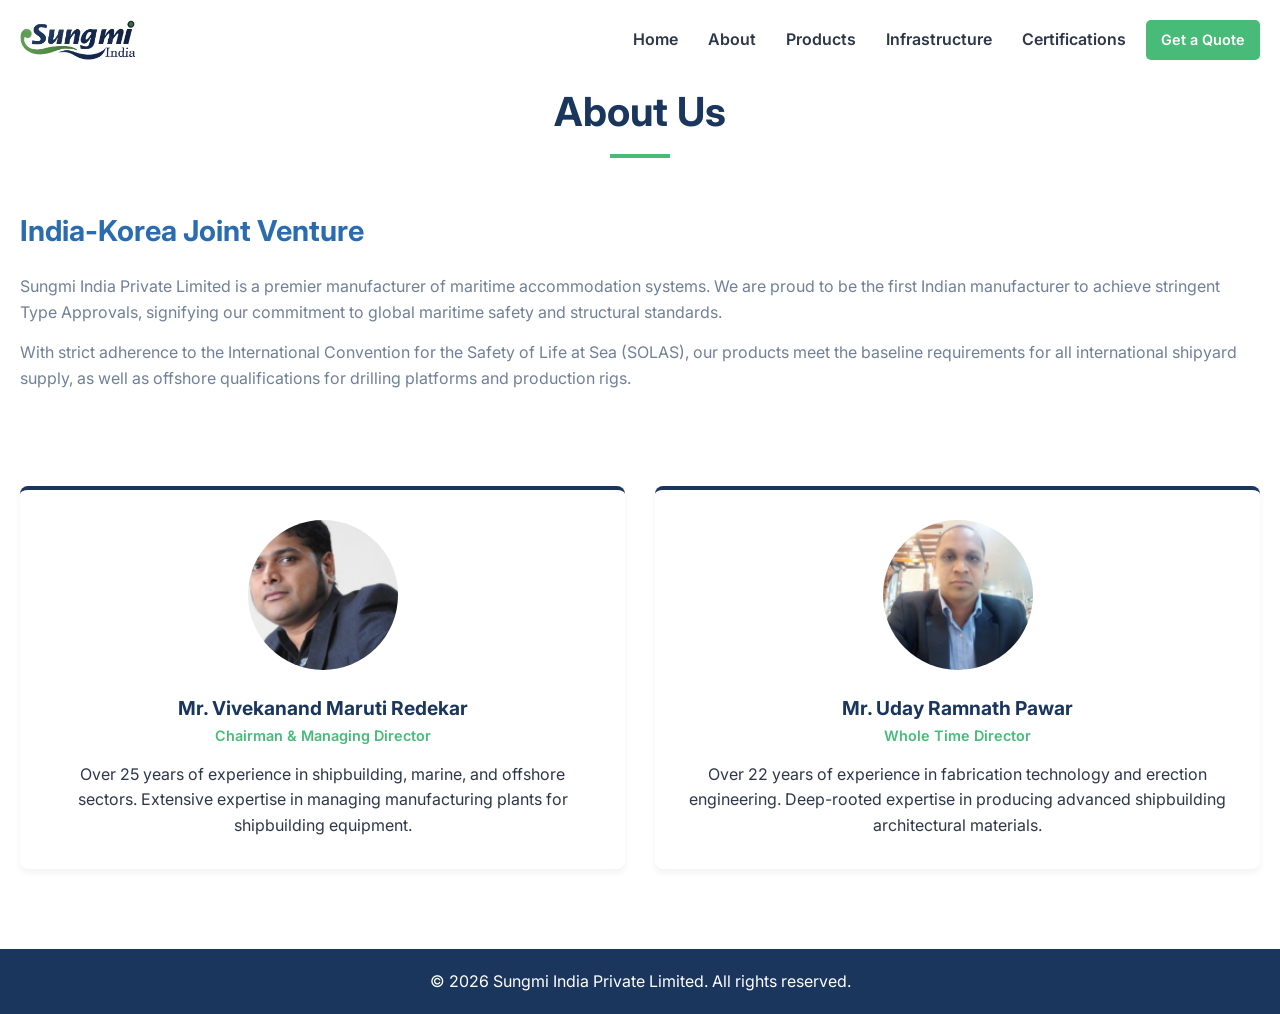
==== about.html @ f87c8011 "everthing added" ====
<!DOCTYPE html>

<html lang="en">
<head>
<meta charset="utf-8"/>
<meta content="width=device-width, initial-scale=1.0" name="viewport"/>
<title>Sungmi India - Marine &amp; Naval Accommodation Systems</title>
<link href="style.css" rel="stylesheet"/>
<link href="https://fonts.googleapis.com/css2?family=Inter:wght@300;400;600;700&amp;display=swap" rel="stylesheet"/>
</head>
<body>
<header id="navbar">
<div class="container header-container">
<div class="logo">
<a href="index.html" style="display: flex; align-items: center; gap: 10px;">
<img alt="Sungmi Logo" height="40" src="assets/images/Logo.png"/>
</a>
</div>
<nav style="display: flex; align-items: center; gap: 20px;">
<ul class="nav-links">
<li><a href="index.html">Home</a></li>
<li><a href="about.html">About</a></li>
<li><a href="products.html">Products</a></li>
<li><a href="infrastructure.html">Infrastructure</a></li>
<li><a href="certifications.html">Certifications</a></li>

</ul>
<a class="btn" href="contact.html" style="padding: 8px 15px; font-size: 0.9rem;">Get a Quote</a><div class="hamburger">
<span class="bar"></span>
<span class="bar"></span>
<span class="bar"></span>
</div>
</nav>
</div>
</header>
<section class="about section" id="about">
<div class="container">
<h2 class="section-title">About Us</h2>
<div class="about-content">
<div class="about-text">
<h3>India-Korea Joint Venture</h3>
<p>Sungmi India Private Limited is a premier manufacturer of maritime accommodation systems. We are proud to be the first Indian manufacturer to achieve stringent Type Approvals, signifying our commitment to global maritime safety and structural standards.</p>
<p>With strict adherence to the International Convention for the Safety of Life at Sea (SOLAS), our products meet the baseline requirements for all international shipyard supply, as well as offshore qualifications for drilling platforms and production rigs.</p>
</div>
<div class="management-grid">
<div class="management-card">
<img src="assets/images/vivekanand_maruti_redekar.png" alt="Mr. Vivekanand Maruti Redekar" style="width: 150px; height: 150px; border-radius: 50%; object-fit: cover; margin-bottom: 15px;">
<h4>Mr. Vivekanand Maruti Redekar</h4>
<p class="role">Chairman &amp; Managing Director</p>
<p>Over 25 years of experience in shipbuilding, marine, and offshore sectors. Extensive expertise in managing manufacturing plants for shipbuilding equipment.</p>
</div>
<div class="management-card">
<img src="assets/images/uday_Ramnath_Pawar.png" alt="Mr. Uday Ramnath Pawar" style="width: 150px; height: 150px; border-radius: 50%; object-fit: cover; margin-bottom: 15px;">
<h4>Mr. Uday Ramnath Pawar</h4>
<p class="role">Whole Time Director</p>
<p>Over 22 years of experience in fabrication technology and erection engineering. Deep-rooted expertise in producing advanced shipbuilding architectural materials.</p>
</div>
</div>
</div>
</div>
</section>
<footer>
<div class="container">
<p>© 2026 Sungmi India Private Limited. All rights reserved.</p>
</div>
</footer>
<script src="script.js"></script>
</body>
</html>
---- style.css ----
:root {
    --primary-color: #1a365d;
    --secondary-color: #2b6cb0;
    --accent-color: #48bb78;
    --text-dark: #2d3748;
    --text-light: #718096;
    --bg-light: #f7fafc;
    --white: #ffffff;
    --transition: all 0.3s ease;
}

* {
    margin: 0;
    padding: 0;
    box-sizing: border-box;
}

html {
    scroll-behavior: smooth;
}

body {
    font-family: 'Inter', sans-serif;
    color: var(--text-dark);
    line-height: 1.6;
    display: flex;
    flex-direction: column;
    min-height: 100vh;
}

a {
    text-decoration: none;
    color: inherit;
}

ul {
    list-style: none;
}

.container {
    max-width:  1440px;
    margin: 0 auto;
    padding: 0 20px;
}

.section {
    padding: 80px 0;
}

.section-title {
    text-align: center;
    font-size: 2.5rem;
    color: var(--primary-color);
    margin-bottom: 50px;
    position: relative;
}

.section-title::after {
    content: '';
    display: block;
    width: 60px;
    height: 4px;
    background-color: var(--accent-color);
    margin: 10px auto 0;
}

.bg-light {
    background-color: var(--bg-light);
}

.btn {
    display: inline-block;
    background-color: var(--accent-color);
    color: var(--white);
    padding: 12px 30px;
    border-radius: 5px;
    font-weight: 600;
    transition: var(--transition);
    border: none;
    cursor: pointer;
}

.btn:hover {
    background-color: #38a169;
}

/* Header & Nav */
header {
    background-color: var(--white);
    box-shadow: 0 2px 10px rgba(0,0,0,0.1);
    position: fixed;
    width: 100%;
    top: 0;
    z-index: 1000;
}

.header-container {
    display: flex;
    justify-content: space-between;
    align-items: center;
    height: 80px;
}

.logo h1 {
    font-size: 1.8rem;
    color: var(--primary-color);
}

.logo span {
    color: var(--accent-color);
}

.nav-links {
    display: flex;
    gap: 30px;
}

.nav-links li a {
    font-weight: 600;
    color: var(--text-dark);
    transition: var(--transition);
}

.nav-links li a:hover {
    color: var(--accent-color);
}

.hamburger {
    display: none;
    cursor: pointer;
}

.bar {
    display: block;
    width: 25px;
    height: 3px;
    margin: 5px auto;
    transition: var(--transition);
    background-color: var(--primary-color);
}

/* Hero Section */
.hero {
    height: 100vh;
    background: linear-gradient(rgba(26, 54, 93, 0.8), rgba(26, 54, 93, 0.8)), url('assets/images/Cargo_ship.png') center/cover;
    display: flex;
    align-items: center;
    text-align: center;
    color: var(--white);
    padding-top: 80px; /* Offset for fixed nav */
}

.hero-content {
    max-width: 800px;
    margin: 0 auto;
    padding: 0 20px;
}

.hero h2 {
    font-size: 3.5rem;
    margin-bottom: 20px;
}

.hero p {
    font-size: 1.2rem;
    margin-bottom: 30px;
    font-weight: 300;
}

/* About */
.about-content {
    display: grid;
    grid-template-columns: 1fr;
    gap: 40px;
}

.about-text h3 {
    color: var(--secondary-color);
    margin-bottom: 20px;
    font-size: 1.8rem;
}

.about-text p {
    margin-bottom: 15px;
    color: var(--text-light);
}

.management-grid {
    display: grid;
    grid-template-columns: repeat(auto-fit, minmax(300px, 1fr));
    gap: 30px;
    margin-top: 40px;
}

.management-card {
    background: var(--white);
    padding: 30px; text-align: center;
    border-radius: 8px;
    box-shadow: 0 4px 6px rgba(0,0,0,0.05);
    border-top: 4px solid var(--primary-color);
}

.management-card h4 {
    font-size: 1.2rem;
    color: var(--primary-color);
}

.role {
    color: var(--accent-color);
    font-weight: 600;
    margin-bottom: 15px;
    font-size: 0.9rem;
}

/* Products */
.product-grid {
    display: grid;
    grid-template-columns: repeat(auto-fit, minmax(300px, 1fr));
    gap: 30px;
}

.product-card {
    background: var(--white);
    border-radius: 8px;
    overflow: hidden;
    box-shadow: 0 4px 6px rgba(0,0,0,0.05);
    transition: var(--transition);
}

.product-card:hover {
    transform: translateY(-5px);
    box-shadow: 0 10px 15px rgba(0,0,0,0.1);
}

.product-card img {
    width: 100%;
    height: 200px;
    object-fit: cover;
    display: block;
}

.product-info {
    padding: 25px;
}

.product-info h3 {
    color: var(--primary-color);
    margin-bottom: 10px;
}

.badge {
    display: inline-block;
    background-color: var(--accent-color);
    color: white;
    padding: 4px 10px;
    border-radius: 12px;
    font-size: 0.8rem;
    font-weight: 600;
    margin-bottom: 15px;
}

.product-info ul {
    list-style: disc;
    padding-left: 20px;
    color: var(--text-light);
    font-size: 0.95rem;
}

.product-info li {
    margin-bottom: 8px;
}

/* Infrastructure */
.infra-content {
    display: grid;
    grid-template-columns: 1fr 1fr;
    gap: 50px;
}

.infra-text h3, .clients h3 {
    color: var(--secondary-color);
    margin-bottom: 20px;
    font-size: 1.5rem;
}

.check-list {
    margin-top: 20px;
}

.check-list li {
    position: relative;
    padding-left: 30px;
    margin-bottom: 12px;
    color: var(--text-light);
}

.check-list li::before {
    content: '✓';
    position: absolute;
    left: 0;
    color: var(--accent-color);
    font-weight: bold;
}

.client-grid {
    display: flex;
    flex-wrap: wrap;
    gap: 10px;
}

.client-grid span {
    background: var(--bg-light);
    padding: 8px 15px;
    border-radius: 20px;
    font-size: 0.9rem;
    color: var(--primary-color);
    border: 1px solid #e2e8f0;
}

/* Contact */
.contact-wrapper {
    display: grid;
    grid-template-columns: 1fr 1fr;
    gap: 50px;
    background: var(--white);
    padding: 40px;
    border-radius: 8px;
    box-shadow: 0 4px 6px rgba(0,0,0,0.05);
}

.contact-info h3 {
    color: var(--primary-color);
    margin-bottom: 20px;
}

.contact-info p {
    color: var(--text-light);
    margin-bottom: 10px;
}

.contact-info a {
    color: var(--secondary-color);
}

.form-group {
    margin-bottom: 20px;
}

.form-group input, .form-group textarea {
    width: 100%;
    padding: 12px;
    border: 1px solid #e2e8f0;
    border-radius: 5px;
    font-family: inherit;
}

.form-group input:focus, .form-group textarea:focus {
    outline: none;
    border-color: var(--secondary-color);
}

/* Footer */
footer {
    background: var(--primary-color);
    color: var(--white);
    text-align: center;
    padding: 20px 0;
    margin-top: auto;
}

/* Responsive */
@media (max-width: 768px) {
    .hamburger {
        display: block;
    }

    .nav-links {
        position: fixed;
        left: -100%;
        top: 80px;
        flex-direction: column;
        background-color: var(--white);
        width: 100%;
        text-align: center;
        transition: 0.3s;
        box-shadow: 0 10px 10px rgba(0,0,0,0.1);
        padding: 20px 0;
    }

    .nav-links.active {
        left: 0;
    }

    .nav-links li {
        margin: 15px 0;
    }

    .hero h2 {
        font-size: 2.5rem;
    }

    .infra-content, .contact-wrapper {
        grid-template-columns: 1fr;
    }
}
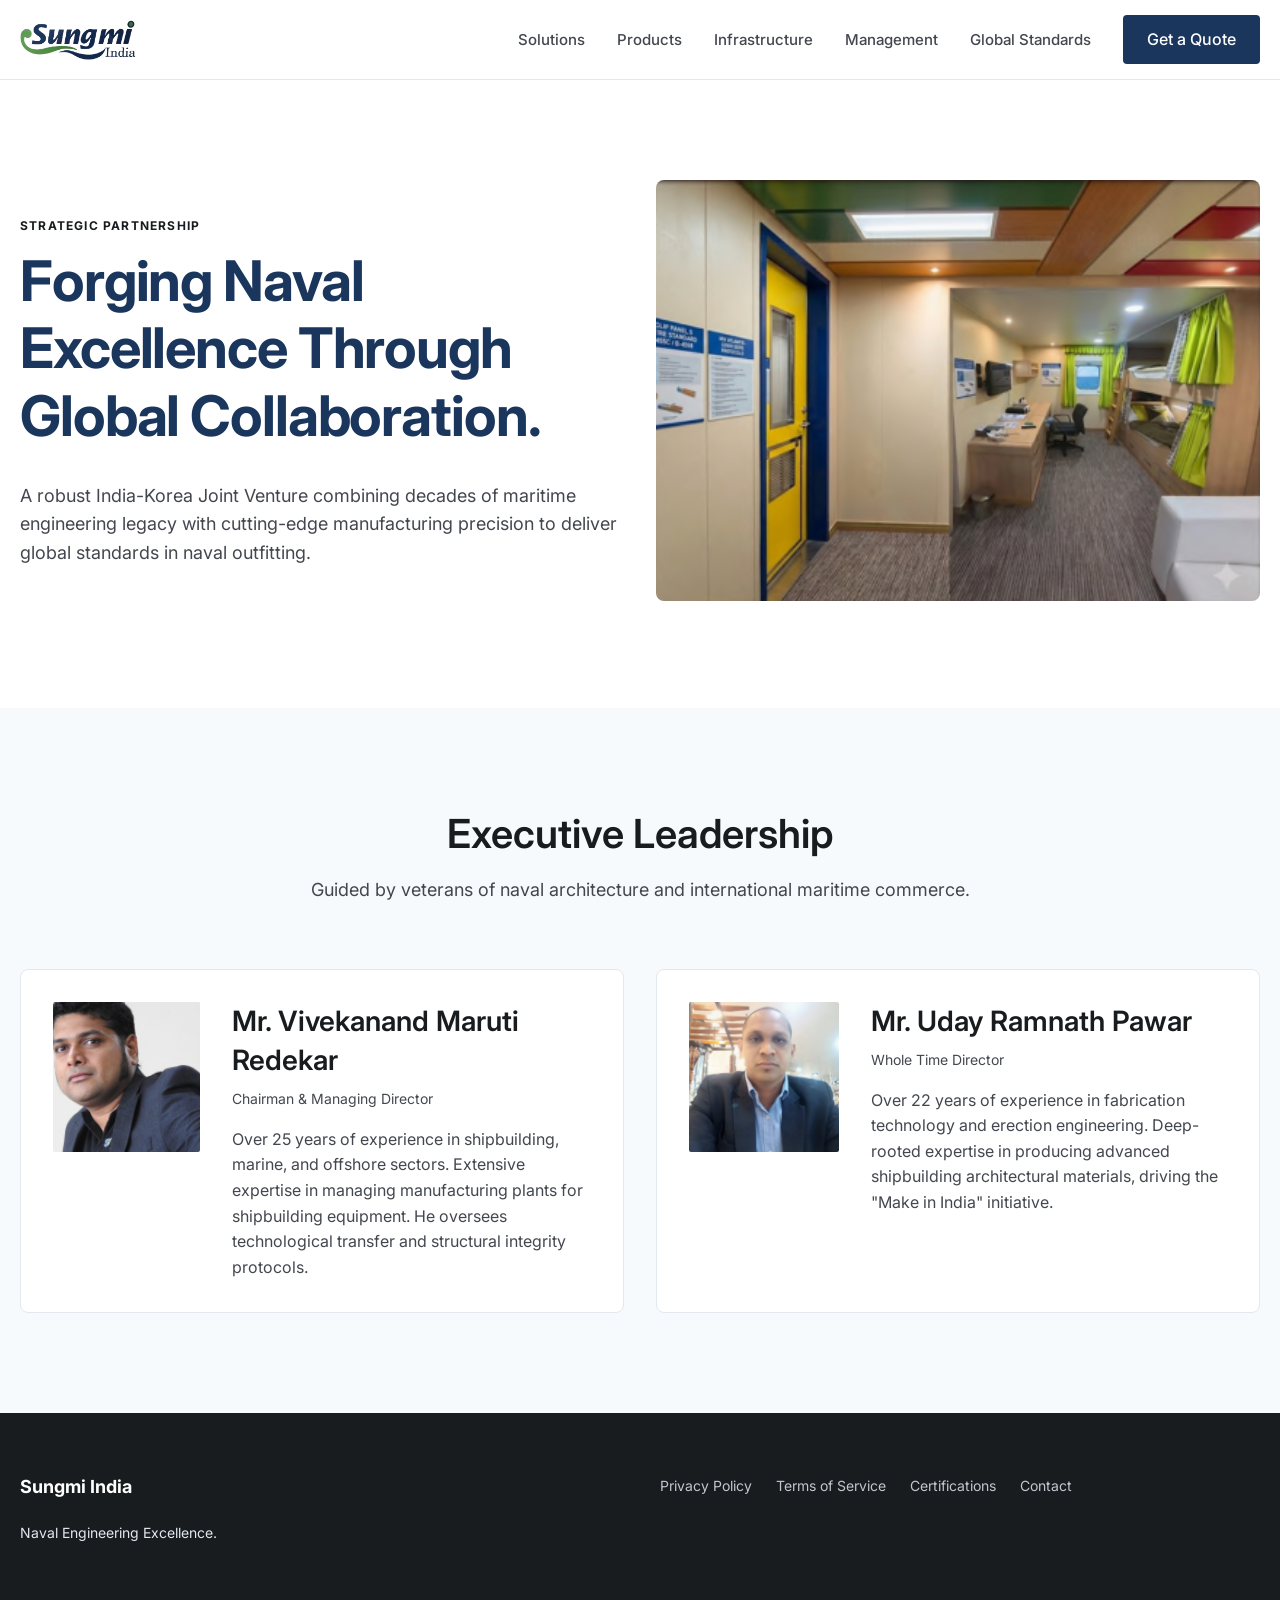
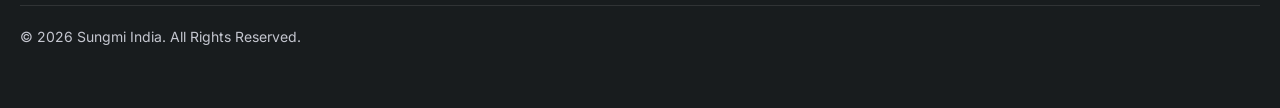
==== commit cb9b77e0: "Redesigned the website" ====
--- a/about.html
+++ b/about.html
@@ -1,69 +1,102 @@
 <!DOCTYPE html>
-
 <html lang="en">
 <head>
-<meta charset="utf-8"/>
-<meta content="width=device-width, initial-scale=1.0" name="viewport"/>
-<title>Sungmi India - Marine &amp; Naval Accommodation Systems</title>
-<link href="style.css" rel="stylesheet"/>
-<link href="https://fonts.googleapis.com/css2?family=Inter:wght@300;400;600;700&amp;display=swap" rel="stylesheet"/>
+    <meta charset="UTF-8">
+    <meta name="viewport" content="width=device-width, initial-scale=1.0">
+    <title>About - Sungmi India</title>
+    <link rel="stylesheet" href="style.css">
+    <link href="https://fonts.googleapis.com/css2?family=Inter:wght@400;500;600;700&display=swap" rel="stylesheet">
 </head>
 <body>
-<header id="navbar">
-<div class="container header-container">
-<div class="logo">
-<a href="index.html" style="display: flex; align-items: center; gap: 10px;">
-<img alt="Sungmi Logo" height="40" src="assets/images/Logo.png"/>
-</a>
-</div>
-<nav style="display: flex; align-items: center; gap: 20px;">
-<ul class="nav-links">
-<li><a href="index.html">Home</a></li>
-<li><a href="about.html">About</a></li>
-<li><a href="products.html">Products</a></li>
-<li><a href="infrastructure.html">Infrastructure</a></li>
-<li><a href="certifications.html">Certifications</a></li>
+    <header>
+        <div class="container header-container">
+            <div class="logo">
+                <a href="index.html">
+                    <img src="assets/images/Logo.png" alt="Sungmi Logo">
+                </a>
+            </div>
+            <nav>
+                <ul class="nav-links">
+                    <li><a href="about.html">Solutions</a></li>
+                    <li><a href="products.html">Products</a></li>
+                    <li><a href="infrastructure.html">Infrastructure</a></li>
+                    <li><a href="about.html">Management</a></li>
+                    <li><a href="certifications.html">Global Standards</a></li>
+                </ul>
+                <a href="contact.html" class="btn">Get a Quote</a>
+            </nav>
+        </div>
+    </header>
 
-</ul>
-<a class="btn" href="contact.html" style="padding: 8px 15px; font-size: 0.9rem;">Get a Quote</a><div class="hamburger">
-<span class="bar"></span>
-<span class="bar"></span>
-<span class="bar"></span>
-</div>
-</nav>
-</div>
-</header>
-<section class="about section" id="about">
-<div class="container">
-<h2 class="section-title">About Us</h2>
-<div class="about-content">
-<div class="about-text">
-<h3>India-Korea Joint Venture</h3>
-<p>Sungmi India Private Limited is a premier manufacturer of maritime accommodation systems. We are proud to be the first Indian manufacturer to achieve stringent Type Approvals, signifying our commitment to global maritime safety and structural standards.</p>
-<p>With strict adherence to the International Convention for the Safety of Life at Sea (SOLAS), our products meet the baseline requirements for all international shipyard supply, as well as offshore qualifications for drilling platforms and production rigs.</p>
-</div>
-<div class="management-grid">
-<div class="management-card">
-<img src="assets/images/vivekanand_maruti_redekar.png" alt="Mr. Vivekanand Maruti Redekar" style="width: 150px; height: 150px; border-radius: 50%; object-fit: cover; margin-bottom: 15px;">
-<h4>Mr. Vivekanand Maruti Redekar</h4>
-<p class="role">Chairman &amp; Managing Director</p>
-<p>Over 25 years of experience in shipbuilding, marine, and offshore sectors. Extensive expertise in managing manufacturing plants for shipbuilding equipment.</p>
-</div>
-<div class="management-card">
-<img src="assets/images/uday_Ramnath_Pawar.png" alt="Mr. Uday Ramnath Pawar" style="width: 150px; height: 150px; border-radius: 50%; object-fit: cover; margin-bottom: 15px;">
-<h4>Mr. Uday Ramnath Pawar</h4>
-<p class="role">Whole Time Director</p>
-<p>Over 22 years of experience in fabrication technology and erection engineering. Deep-rooted expertise in producing advanced shipbuilding architectural materials.</p>
-</div>
-</div>
-</div>
-</div>
-</section>
-<footer>
-<div class="container">
-<p>© 2026 Sungmi India Private Limited. All rights reserved.</p>
-</div>
-</footer>
-<script src="script.js"></script>
+    <main>
+        <section class="section" style="background: var(--surface-white);">
+            <div class="container">
+                <div class="grid-2" style="align-items: center;">
+                    <div>
+                        <span class="label-caps mb-16" style="color: var(--text-muted); display: block;">STRATEGIC PARTNERSHIP</span>
+                        <h1 class="h-xl mb-32" style="color: var(--primary-container);">Forging Naval Excellence Through Global Collaboration.</h1>
+                        <p class="b-lg text-muted">A robust India-Korea Joint Venture combining decades of maritime engineering legacy with cutting-edge manufacturing precision to deliver global standards in naval outfitting.</p>
+                    </div>
+                    <div>
+                        <img src="assets/images/glimps.png" alt="Facility Glimpse" style="width: 100%; border-radius: var(--radius-lg); object-fit: cover;">
+                    </div>
+                </div>
+            </div>
+        </section>
+
+        <section class="section">
+            <div class="container">
+                <div class="text-center mb-64">
+                    <h2 class="h-lg mb-16">Executive Leadership</h2>
+                    <p class="b-lg text-muted">Guided by veterans of naval architecture and international maritime commerce.</p>
+                </div>
+                
+                <div class="grid-2">
+                    <div class="card">
+                        <div style="display: flex; gap: 32px; align-items: flex-start;">
+                            <img src="assets/images/vivekanand_maruti_redekar.png" alt="Mr. Vivekanand Maruti Redekar" style="width: 150px; height: 150px; border-radius: var(--radius-sm); object-fit: cover; background: #e0e3e5;">
+                            <div>
+                                <h3 class="h-md mb-8">Mr. Vivekanand Maruti Redekar</h3>
+                                <p class="text-muted mb-16" style="font-size: 14px;">Chairman & Managing Director</p>
+                                <p class="text-muted">Over 25 years of experience in shipbuilding, marine, and offshore sectors. Extensive expertise in managing manufacturing plants for shipbuilding equipment. He oversees technological transfer and structural integrity protocols.</p>
+                            </div>
+                        </div>
+                    </div>
+                    <div class="card">
+                        <div style="display: flex; gap: 32px; align-items: flex-start;">
+                            <img src="assets/images/uday_Ramnath_Pawar.png" alt="Mr. Uday Ramnath Pawar" style="width: 150px; height: 150px; border-radius: var(--radius-sm); object-fit: cover; background: #e0e3e5;">
+                            <div>
+                                <h3 class="h-md mb-8">Mr. Uday Ramnath Pawar</h3>
+                                <p class="text-muted mb-16" style="font-size: 14px;">Whole Time Director</p>
+                                <p class="text-muted">Over 22 years of experience in fabrication technology and erection engineering. Deep-rooted expertise in producing advanced shipbuilding architectural materials, driving the "Make in India" initiative.</p>
+                            </div>
+                        </div>
+                    </div>
+                </div>
+            </div>
+        </section>
+    </main>
+
+    <footer>
+        <div class="container">
+            <div class="footer-grid">
+                <div class="footer-col">
+                    <h4>Sungmi India</h4>
+                    <p style="font-size: 14px; color: var(--border-gray);">Naval Engineering Excellence.</p>
+                </div>
+                <div class="footer-col">
+                    <ul style="display: flex; gap: 24px; flex-wrap: wrap;">
+                        <li><a href="#">Privacy Policy</a></li>
+                        <li><a href="#">Terms of Service</a></li>
+                        <li><a href="certifications.html">Certifications</a></li>
+                        <li><a href="contact.html">Contact</a></li>
+                    </ul>
+                </div>
+            </div>
+            <div class="footer-bottom">
+                <p>&copy; 2026 Sungmi India. All Rights Reserved.</p>
+            </div>
+        </div>
+    </footer>
 </body>
 </html>
--- a/style.css
+++ b/style.css
@@ -1,405 +1,246 @@
+
 :root {
-    --primary-color: #1a365d;
-    --secondary-color: #2b6cb0;
-    --accent-color: #48bb78;
-    --text-dark: #2d3748;
-    --text-light: #718096;
-    --bg-light: #f7fafc;
-    --white: #ffffff;
-    --transition: all 0.3s ease;
+  --surface: #f7fafc;
+  --surface-dim: #d7dadc;
+  --surface-bright: #f7fafc;
+  --surface-container-lowest: #ffffff;
+  --surface-container-low: #f1f4f6;
+  --surface-container: #ebeef0;
+  --surface-container-high: #e5e9eb;
+  --surface-container-highest: #e0e3e5;
+  --on-surface: #181c1e;
+  --on-surface-variant: #43474e;
+  --inverse-surface: #2d3133;
+  --inverse-on-surface: #eef1f3;
+  --outline: #74777f;
+  --outline-variant: #c4c6cf;
+  --surface-tint: #455f88;
+  --primary: #002045;
+  --on-primary: #ffffff;
+  --primary-container: #1a365d;
+  --on-primary-container: #86a0cd;
+  --inverse-primary: #adc7f7;
+  --secondary: #555f71;
+  --on-secondary: #ffffff;
+  --secondary-container: #d6e0f6;
+  --on-secondary-container: #596376;
+  --tertiary: #3d1400;
+  --on-tertiary: #ffffff;
+  --tertiary-container: #5f2300;
+  --on-tertiary-container: #ff7627;
+  --error: #ba1a1a;
+  --on-error: #ffffff;
+  --error-container: #ffdad6;
+  --on-error-container: #93000a;
+  --primary-fixed: #d6e3ff;
+  --primary-fixed-dim: #adc7f7;
+  --on-primary-fixed: #001b3c;
+  --on-primary-fixed-variant: #2d476f;
+  --secondary-fixed: #d9e3f9;
+  --secondary-fixed-dim: #bdc7dc;
+  --on-secondary-fixed: #121c2c;
+  --on-secondary-fixed-variant: #3d4759;
+  --tertiary-fixed: #ffdbcc;
+  --tertiary-fixed-dim: #ffb693;
+  --on-tertiary-fixed: #351000;
+  --on-tertiary-fixed-variant: #7a3000;
+  --background: #f7fafc;
+  --on-background: #181c1e;
+  --surface-variant: #e0e3e5;
+  --sea-green: #48bb78;
+  --slate-gray: #718096;
+  --surface-white: #ffffff;
+  --border-gray: #e2e8f0;
+
+  --font-family: 'Inter', sans-serif;
+  
+  --container-max: 1280px;
+  --section-gap: 100px;
+  --section-gap-mobile: 60px;
+  --grid-gutter: 32px;
+  
+  --radius-sm: 0.125rem;
+  --radius: 0.25rem; /* 4px */
+  --radius-md: 0.375rem;
+  --radius-lg: 0.5rem; /* 8px */
+  --radius-xl: 0.75rem;
+  --radius-full: 9999px;
+  
+  --shadow-hover: 0 10px 25px rgba(26, 54, 93, 0.08);
 }
 
 * {
-    margin: 0;
-    padding: 0;
-    box-sizing: border-box;
+  margin: 0;
+  padding: 0;
+  box-sizing: border-box;
 }
 
 html {
-    scroll-behavior: smooth;
+  scroll-behavior: smooth;
+  font-size: 16px;
 }
 
 body {
-    font-family: 'Inter', sans-serif;
-    color: var(--text-dark);
-    line-height: 1.6;
-    display: flex;
-    flex-direction: column;
-    min-height: 100vh;
-}
-
-a {
-    text-decoration: none;
-    color: inherit;
-}
-
-ul {
-    list-style: none;
-}
+  font-family: var(--font-family);
+  color: var(--on-surface);
+  background-color: var(--background);
+  line-height: 1.6;
+  display: flex;
+  flex-direction: column;
+  min-height: 100vh;
+}
+
+ul { list-style: none; }
+a { text-decoration: none; color: inherit; }
+
+.h-xl { font-size: 56px; font-weight: 700; line-height: 1.2; letter-spacing: -0.02em; }
+.h-xl-mobile { font-size: 40px; font-weight: 700; line-height: 1.2; }
+.h-lg { font-size: 40px; font-weight: 600; line-height: 1.3; }
+.h-md { font-size: 28px; font-weight: 600; line-height: 1.4; }
+.h-sm { font-size: 20px; font-weight: 600; line-height: 1.5; }
+.b-lg { font-size: 18px; font-weight: 400; line-height: 1.6; }
+.b-base { font-size: 16px; font-weight: 400; line-height: 1.6; }
+.b-sm { font-size: 14px; font-weight: 400; line-height: 1.6; }
+.label-caps { font-size: 12px; font-weight: 700; line-height: 1; letter-spacing: 0.1em; text-transform: uppercase; }
+
+.text-muted { color: var(--on-surface-variant); }
+.text-center { text-align: center; }
+.text-left { text-align: left; }
+
+.mb-8 { margin-bottom: 8px; }
+.mb-16 { margin-bottom: 16px; }
+.mb-32 { margin-bottom: 32px; }
+.mb-64 { margin-bottom: 64px; }
+.mt-32 { margin-top: 32px; }
 
 .container {
-    max-width:  1440px;
-    margin: 0 auto;
-    padding: 0 20px;
+  max-width: var(--container-max);
+  margin: 0 auto;
+  padding: 0 20px;
 }
 
 .section {
-    padding: 80px 0;
-}
-
-.section-title {
-    text-align: center;
-    font-size: 2.5rem;
-    color: var(--primary-color);
-    margin-bottom: 50px;
-    position: relative;
-}
-
-.section-title::after {
-    content: '';
-    display: block;
-    width: 60px;
-    height: 4px;
-    background-color: var(--accent-color);
-    margin: 10px auto 0;
-}
-
-.bg-light {
-    background-color: var(--bg-light);
+  padding: var(--section-gap) 0;
 }
 
 .btn {
-    display: inline-block;
-    background-color: var(--accent-color);
-    color: var(--white);
-    padding: 12px 30px;
-    border-radius: 5px;
-    font-weight: 600;
-    transition: var(--transition);
-    border: none;
-    cursor: pointer;
-}
-
-.btn:hover {
-    background-color: #38a169;
-}
-
-/* Header & Nav */
+  display: inline-flex;
+  align-items: center;
+  justify-content: center;
+  background-color: var(--primary-container);
+  color: var(--on-primary);
+  padding: 12px 24px;
+  border-radius: var(--radius);
+  font-weight: 500;
+  font-size: 16px;
+  transition: all 0.3s ease;
+  border: none;
+  cursor: pointer;
+}
+.btn:hover { background-color: var(--primary); }
+.btn-orange { background-color: var(--on-tertiary-container); }
+.btn-orange:hover { background-color: #e65c00; }
+.btn-outline { background-color: transparent; color: var(--primary-container); border: 2px solid var(--primary-container); }
+.btn-outline:hover { background-color: var(--primary-container); color: var(--on-primary); }
+
 header {
-    background-color: var(--white);
-    box-shadow: 0 2px 10px rgba(0,0,0,0.1);
-    position: fixed;
-    width: 100%;
-    top: 0;
-    z-index: 1000;
-}
-
-.header-container {
-    display: flex;
-    justify-content: space-between;
-    align-items: center;
-    height: 80px;
-}
-
-.logo h1 {
-    font-size: 1.8rem;
-    color: var(--primary-color);
-}
-
-.logo span {
-    color: var(--accent-color);
-}
-
-.nav-links {
-    display: flex;
-    gap: 30px;
-}
-
-.nav-links li a {
-    font-weight: 600;
-    color: var(--text-dark);
-    transition: var(--transition);
-}
-
-.nav-links li a:hover {
-    color: var(--accent-color);
-}
-
-.hamburger {
-    display: none;
-    cursor: pointer;
-}
-
-.bar {
-    display: block;
-    width: 25px;
-    height: 3px;
-    margin: 5px auto;
-    transition: var(--transition);
-    background-color: var(--primary-color);
-}
-
-/* Hero Section */
-.hero {
-    height: 100vh;
-    background: linear-gradient(rgba(26, 54, 93, 0.8), rgba(26, 54, 93, 0.8)), url('assets/images/Cargo_ship.png') center/cover;
-    display: flex;
-    align-items: center;
-    text-align: center;
-    color: var(--white);
-    padding-top: 80px; /* Offset for fixed nav */
-}
-
-.hero-content {
-    max-width: 800px;
-    margin: 0 auto;
-    padding: 0 20px;
-}
-
-.hero h2 {
-    font-size: 3.5rem;
-    margin-bottom: 20px;
-}
-
-.hero p {
-    font-size: 1.2rem;
-    margin-bottom: 30px;
-    font-weight: 300;
-}
-
-/* About */
-.about-content {
-    display: grid;
-    grid-template-columns: 1fr;
-    gap: 40px;
-}
-
-.about-text h3 {
-    color: var(--secondary-color);
-    margin-bottom: 20px;
-    font-size: 1.8rem;
-}
-
-.about-text p {
-    margin-bottom: 15px;
-    color: var(--text-light);
-}
-
-.management-grid {
-    display: grid;
-    grid-template-columns: repeat(auto-fit, minmax(300px, 1fr));
-    gap: 30px;
-    margin-top: 40px;
-}
-
-.management-card {
-    background: var(--white);
-    padding: 30px; text-align: center;
-    border-radius: 8px;
-    box-shadow: 0 4px 6px rgba(0,0,0,0.05);
-    border-top: 4px solid var(--primary-color);
-}
-
-.management-card h4 {
-    font-size: 1.2rem;
-    color: var(--primary-color);
-}
-
-.role {
-    color: var(--accent-color);
-    font-weight: 600;
-    margin-bottom: 15px;
-    font-size: 0.9rem;
-}
-
-/* Products */
-.product-grid {
-    display: grid;
-    grid-template-columns: repeat(auto-fit, minmax(300px, 1fr));
-    gap: 30px;
-}
-
-.product-card {
-    background: var(--white);
-    border-radius: 8px;
-    overflow: hidden;
-    box-shadow: 0 4px 6px rgba(0,0,0,0.05);
-    transition: var(--transition);
-}
-
-.product-card:hover {
-    transform: translateY(-5px);
-    box-shadow: 0 10px 15px rgba(0,0,0,0.1);
-}
-
-.product-card img {
-    width: 100%;
-    height: 200px;
-    object-fit: cover;
-    display: block;
-}
-
-.product-info {
-    padding: 25px;
-}
-
-.product-info h3 {
-    color: var(--primary-color);
-    margin-bottom: 10px;
-}
+  position: fixed;
+  top: 0;
+  width: 100%;
+  height: 80px;
+  background: rgba(255, 255, 255, 0.9);
+  backdrop-filter: blur(10px);
+  border-bottom: 1px solid var(--border-gray);
+  z-index: 1000;
+  display: flex;
+  align-items: center;
+}
+.header-container { display: flex; justify-content: space-between; align-items: center; width: 100%; }
+.logo a { display: flex; align-items: center; gap: 10px; font-weight: 700; font-size: 20px; color: var(--primary); }
+.logo img { height: 40px; }
+nav { display: flex; align-items: center; gap: 32px; }
+.nav-links { display: flex; gap: 32px; }
+.nav-links li a { font-weight: 500; color: var(--on-surface-variant); transition: color 0.2s; font-size: 15px; }
+.nav-links li a:hover { color: var(--primary-container); }
+
+main { flex: 1; padding-top: 80px; }
+
+footer {
+  background-color: var(--on-surface);
+  color: var(--surface-white);
+  padding: 60px 0;
+  margin-top: auto;
+}
+.footer-grid { display: grid; grid-template-columns: repeat(auto-fit, minmax(200px, 1fr)); gap: 40px; }
+.footer-col h4 { font-size: 18px; margin-bottom: 20px; color: var(--surface-white); }
+.footer-col ul li { margin-bottom: 10px; }
+.footer-col ul li a { color: var(--outline-variant); font-size: 14px; transition: color 0.2s; }
+.footer-col ul li a:hover { color: var(--surface-white); }
+.footer-bottom { margin-top: 60px; border-top: 1px solid rgba(255,255,255,0.1); padding-top: 20px; display: flex; justify-content: space-between; font-size: 14px; color: var(--outline-variant); }
+
+.card {
+  background: var(--surface-white);
+  border: 1px solid var(--border-gray);
+  border-radius: var(--radius-lg);
+  padding: 32px;
+  transition: box-shadow 0.3s ease;
+}
+.card:hover { box-shadow: var(--shadow-hover); }
+.card-top-accent { border-top: 4px solid var(--primary-container); }
+.card-top-accent-green { border-top: 4px solid var(--sea-green); }
 
 .badge {
-    display: inline-block;
-    background-color: var(--accent-color);
-    color: white;
-    padding: 4px 10px;
-    border-radius: 12px;
-    font-size: 0.8rem;
-    font-weight: 600;
-    margin-bottom: 15px;
-}
-
-.product-info ul {
-    list-style: disc;
-    padding-left: 20px;
-    color: var(--text-light);
-    font-size: 0.95rem;
-}
-
-.product-info li {
-    margin-bottom: 8px;
-}
-
-/* Infrastructure */
-.infra-content {
-    display: grid;
-    grid-template-columns: 1fr 1fr;
-    gap: 50px;
-}
-
-.infra-text h3, .clients h3 {
-    color: var(--secondary-color);
-    margin-bottom: 20px;
-    font-size: 1.5rem;
-}
-
-.check-list {
-    margin-top: 20px;
-}
-
-.check-list li {
-    position: relative;
-    padding-left: 30px;
-    margin-bottom: 12px;
-    color: var(--text-light);
-}
-
-.check-list li::before {
-    content: '✓';
-    position: absolute;
-    left: 0;
-    color: var(--accent-color);
-    font-weight: bold;
-}
-
-.client-grid {
-    display: flex;
-    flex-wrap: wrap;
-    gap: 10px;
-}
-
-.client-grid span {
-    background: var(--bg-light);
-    padding: 8px 15px;
-    border-radius: 20px;
-    font-size: 0.9rem;
-    color: var(--primary-color);
-    border: 1px solid #e2e8f0;
-}
-
-/* Contact */
-.contact-wrapper {
-    display: grid;
-    grid-template-columns: 1fr 1fr;
-    gap: 50px;
-    background: var(--white);
-    padding: 40px;
-    border-radius: 8px;
-    box-shadow: 0 4px 6px rgba(0,0,0,0.05);
-}
-
-.contact-info h3 {
-    color: var(--primary-color);
-    margin-bottom: 20px;
-}
-
-.contact-info p {
-    color: var(--text-light);
-    margin-bottom: 10px;
-}
-
-.contact-info a {
-    color: var(--secondary-color);
-}
-
-.form-group {
-    margin-bottom: 20px;
-}
-
-.form-group input, .form-group textarea {
-    width: 100%;
-    padding: 12px;
-    border: 1px solid #e2e8f0;
-    border-radius: 5px;
-    font-family: inherit;
-}
-
-.form-group input:focus, .form-group textarea:focus {
-    outline: none;
-    border-color: var(--secondary-color);
-}
-
-/* Footer */
-footer {
-    background: var(--primary-color);
-    color: var(--white);
-    text-align: center;
-    padding: 20px 0;
-    margin-top: auto;
-}
-
-/* Responsive */
+  display: inline-block;
+  padding: 4px 12px;
+  background-color: rgba(72, 187, 120, 0.1);
+  color: var(--sea-green);
+  border-radius: var(--radius-full);
+  font-size: 12px;
+  font-weight: 700;
+  text-transform: uppercase;
+  letter-spacing: 0.05em;
+}
+
+.grid-2 { display: grid; grid-template-columns: 1fr 1fr; gap: var(--grid-gutter); }
+.grid-3 { display: grid; grid-template-columns: repeat(auto-fit, minmax(300px, 1fr)); gap: var(--grid-gutter); }
+.grid-4 { display: grid; grid-template-columns: repeat(auto-fit, minmax(250px, 1fr)); gap: var(--grid-gutter); }
+
+.hero-new {
+  height: calc(100vh - 80px);
+  min-height: 600px;
+  background: linear-gradient(rgba(26, 54, 93, 0.5), rgba(26, 54, 93, 0.5)), url('assets/images/Cargo_ship.png') center/cover;
+  display: flex;
+  align-items: center;
+  color: white;
+}
+.hero-new h2 { color: white; max-width: 800px; text-align: left; margin-left: 0; padding-left: 0; }
+.hero-new p { color: #e0e3e5; }
+
 @media (max-width: 768px) {
-    .hamburger {
-        display: block;
-    }
-
-    .nav-links {
-        position: fixed;
-        left: -100%;
-        top: 80px;
-        flex-direction: column;
-        background-color: var(--white);
-        width: 100%;
-        text-align: center;
-        transition: 0.3s;
-        box-shadow: 0 10px 10px rgba(0,0,0,0.1);
-        padding: 20px 0;
-    }
-
-    .nav-links.active {
-        left: 0;
-    }
-
-    .nav-links li {
-        margin: 15px 0;
-    }
-
-    .hero h2 {
-        font-size: 2.5rem;
-    }
-
-    .infra-content, .contact-wrapper {
-        grid-template-columns: 1fr;
-    }
-}
+  .grid-2, .grid-3, .grid-4 { grid-template-columns: 1fr; }
+  .h-xl { font-size: var(--headline-xl-mobile-size, 40px); }
+  .section { padding: var(--section-gap-mobile) 0; }
+  .nav-links { display: none; } /* hamburger logic handled in JS, just hiding for now */
+}
+
+.form-group { margin-bottom: 20px; }
+.form-group label { display: block; margin-bottom: 8px; font-size: 12px; font-weight: 700; letter-spacing: 0.1em; text-transform: uppercase; color: var(--on-surface-variant); }
+.form-group input, .form-group textarea { width: 100%; padding: 12px 16px; border: 1px solid var(--border-gray); border-radius: var(--radius-sm); font-family: var(--font-family); font-size: 16px; background: var(--surface-white); transition: border-color 0.2s, box-shadow 0.2s; }
+.form-group input:focus, .form-group textarea:focus { outline: none; border-color: var(--primary-container); box-shadow: 0 0 0 2px rgba(26, 54, 93, 0.2); }
+
+.cert-card {
+  padding: 24px;
+  text-align: center;
+  border-radius: var(--radius-lg);
+  background: var(--surface-white);
+  border: 1px solid var(--border-gray);
+}
+.cert-card img {
+  width: 100%;
+  height: auto;
+  margin-top: 20px;
+}
+
+.hero-new .container { text-align: left !important; align-items: flex-start !important; }
+.hero-new h2 { text-align: left !important; margin-left: 0 !important; padding-left: 0 !important; }
+.hero-new p { text-align: left !important; margin-left: 0 !important; padding-left: 0 !important; }
